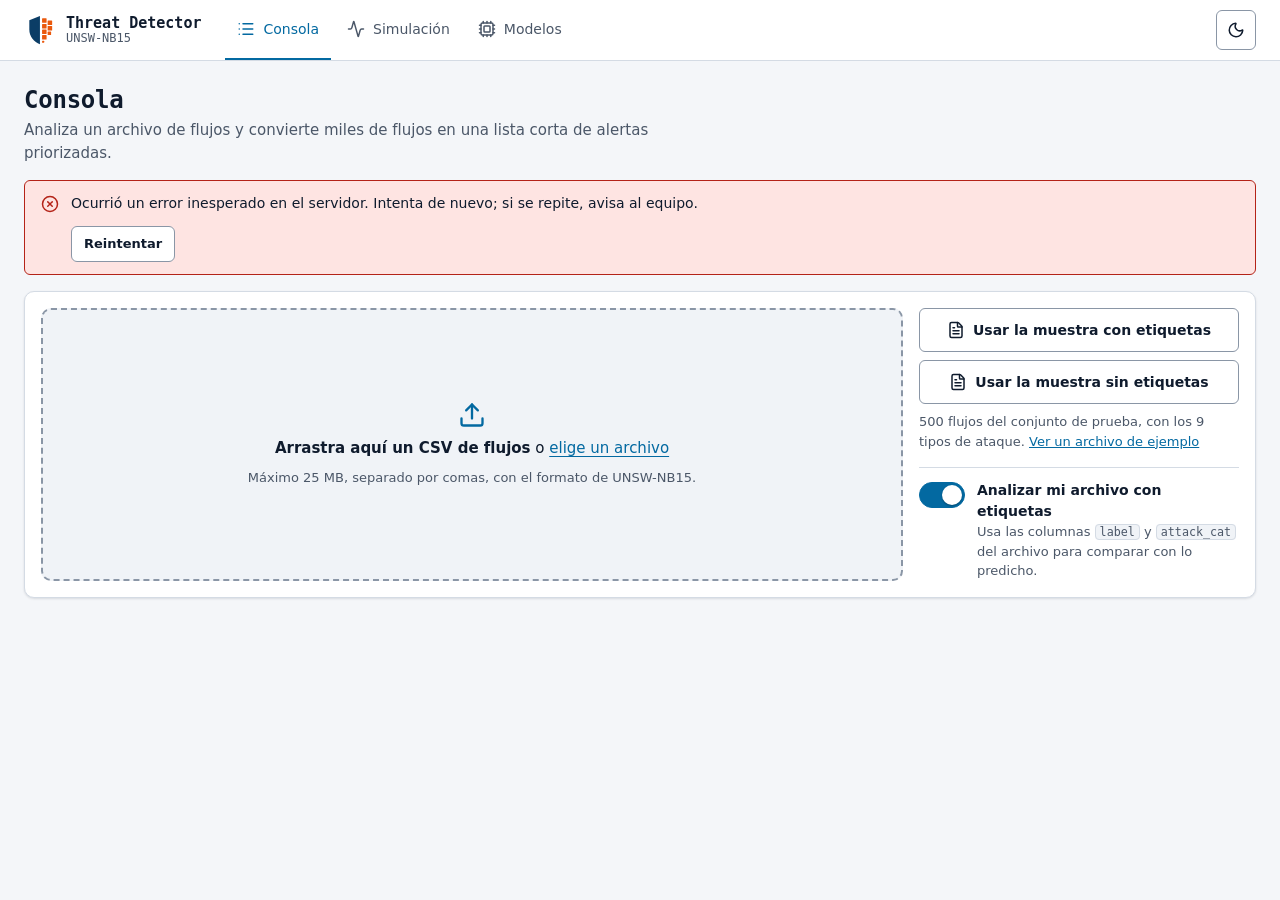
==== src/threat_detector/app/static/index.html @ 559364f0 "Add frontend base and console screen - Add styles.css with palette A (light and dark), shared compon" ====
<!doctype html>
<html lang="es" data-theme="light">
<head>
  <meta charset="utf-8">
  <meta name="viewport" content="width=device-width, initial-scale=1">
  <title>Consola · Threat Detector</title>
  <script>
    // Aplica el modo claro u oscuro antes de pintar, para que no parpadee: el guardado o, si no
    // hay, el del sistema.
    (function () {
      var theme = null;
      try { theme = localStorage.getItem('ntd-theme'); } catch (e) {}
      if (theme !== 'light' && theme !== 'dark') {
        theme = window.matchMedia('(prefers-color-scheme: dark)').matches ? 'dark' : 'light';
      }
      document.documentElement.setAttribute('data-theme', theme);
    })();
  </script>
  <link rel="icon" href="assets/favicon.svg" type="image/svg+xml">
  <link rel="stylesheet" href="styles.css">
  <script type="module" src="js/analysis.js"></script>
</head>
<body>
  <a class="skip-link" href="#main">Saltar al contenido</a>

  <header class="topbar">
    <div class="topbar-inner">
      <a class="brand" href="index.html" aria-label="Threat Detector, ir a la consola">
        <svg class="brand-mark" viewBox="0 0 256 256" aria-hidden="true" focusable="false">
          <path class="lg-ink" d="M120 23.1 L40 54 V122 C40 178 76 218 120 234.8 Z"/>
          <rect class="lg-signal" x="136" y="40" width="34" height="34" rx="4"/>
          <rect class="lg-signal" x="178" y="56" width="34" height="34" rx="4"/>
          <rect class="lg-signal" x="136" y="82" width="34" height="34" rx="4"/>
          <rect class="lg-signal" x="178" y="98" width="34" height="34" rx="4"/>
          <rect class="lg-signal" x="136" y="124" width="34" height="34" rx="4"/>
          <rect class="lg-signal" x="178" y="140" width="26" height="26" rx="4"/>
          <rect class="lg-signal" x="136" y="166" width="34" height="34" rx="4"/>
          <rect class="lg-signal" x="136" y="208" width="16" height="16" rx="4"/>
        </svg>
        <span class="brand-text">Threat Detector <small>UNSW-NB15</small></span>
      </a>
      <nav class="mainnav" aria-label="Principal">
        <a href="index.html" aria-current="page"><svg class="icon" aria-hidden="true" focusable="false"><use href="assets/icons.svg#icon-list"/></svg>Consola</a>
        <a href="simulation.html"><svg class="icon" aria-hidden="true" focusable="false"><use href="assets/icons.svg#icon-activity"/></svg>Simulación</a>
        <a href="compare.html"><svg class="icon" aria-hidden="true" focusable="false"><use href="assets/icons.svg#icon-cpu"/></svg>Modelos</a>
      </nav>
      <div class="topbar-right">
        <a class="model-pill" id="modelPill" href="compare.html" title="Cambiar de modelo" hidden></a>
        <button type="button" class="icon-btn" id="themeToggle" aria-label="Cambiar a modo oscuro"></button>
      </div>
    </div>
  </header>

  <main id="main" tabindex="-1">
    <div class="page-head">
      <div>
        <h1>Consola</h1>
        <p class="lede">Analiza un archivo de flujos y convierte miles de flujos en una lista corta de alertas priorizadas.</p>
      </div>
    </div>
    <div id="pageStatus"></div>
    <div id="screen" class="stack">
      <section class="card upload-card" aria-labelledby="h-upload">
        <h2 class="sr-only" id="h-upload">Analizar flujos</h2>
        <div class="dropzone" id="dropzone" tabindex="0" role="button" aria-describedby="dzHelp">
          <svg class="icon" aria-hidden="true" focusable="false"><use href="assets/icons.svg#icon-upload"/></svg>
          <p class="dz-title"><strong>Arrastra aquí un CSV de flujos</strong> o <span class="link-like">elige un archivo</span></p>
          <p class="help" id="dzHelp">Máximo 25 MB, separado por comas, con el formato de UNSW-NB15.</p>
          <input type="file" id="fileInput" accept=".csv,text/csv" class="sr-only" tabindex="-1">
        </div>
        <div class="upload-side">
          <button type="button" class="btn btn-secondary btn-block" id="sampleLabeled">
            <svg class="icon" aria-hidden="true" focusable="false"><use href="assets/icons.svg#icon-file-text"/></svg>Usar la muestra con etiquetas
          </button>
          <button type="button" class="btn btn-secondary btn-block" id="sampleUnlabeled">
            <svg class="icon" aria-hidden="true" focusable="false"><use href="assets/icons.svg#icon-file-text"/></svg>Usar la muestra sin etiquetas
          </button>
          <p class="help">500 flujos del conjunto de prueba, con los 9 tipos de ataque. <a href="sample_flows.csv" download>Ver un archivo de ejemplo</a></p>
          <div class="switch-row">
            <button type="button" role="switch" aria-checked="true" class="switch" id="labelsSwitch" aria-labelledby="labelsLabel" aria-describedby="labelsHelp"><span class="switch-thumb"></span></button>
            <div>
              <span class="switch-label" id="labelsLabel">Analizar mi archivo con etiquetas</span>
              <p class="help" id="labelsHelp">Usa las columnas <code>label</code> y <code>attack_cat</code> del archivo para comparar con lo predicho.</p>
            </div>
          </div>
        </div>
        <div class="upload-status" id="uploadStatus"></div>
      </section>

      <section class="stack" id="results" aria-labelledby="h-summary" hidden>
        <div class="analysis-bar" id="analysisBar"></div>
        <div id="mockSlot"></div>
        <h2 class="section-title" id="h-summary">Resumen del análisis</h2>
        <div class="kpis" id="kpis"></div>
        <p class="sample-note" id="sampleNote" hidden>
          <svg class="icon icon-sm" aria-hidden="true" focusable="false"><use href="assets/icons.svg#icon-info"/></svg>
          <span>Muestra de demostración con todos los tipos de ataque: sus resultados no representan el tráfico real. Las métricas oficiales de cada modelo están en la pantalla Modelos.</span>
        </p>
        <div class="card">
          <div class="card-head">
            <h2 id="h-queue">Cola de alertas</h2>
            <p class="muted" id="queueCount" aria-live="polite"></p>
          </div>
          <div class="toolbar">
            <div class="chips" role="radiogroup" aria-label="Qué flujos mostrar" id="filters"></div>
            <label class="select-field"><span>Ordenar por</span>
              <select id="sortSelect">
                <option value="probability">Probabilidad (mayor primero)</option>
                <option value="file">Orden del archivo</option>
              </select>
            </label>
          </div>
          <div class="table-wrap" id="queueWrap" tabindex="0" role="region" aria-labelledby="h-queue">
            <table class="data-table" id="queueTable"></table>
          </div>
          <div id="queueEmpty" hidden></div>
          <div class="pagination" id="pagination">
            <span>25 flujos por página</span>
            <div class="pager">
              <button type="button" class="btn btn-secondary btn-sm" id="prevPage">
                <svg class="icon" aria-hidden="true" focusable="false"><use href="assets/icons.svg#icon-chevron-left"/></svg>Anterior
              </button>
              <span class="page-info" id="pageInfo"></span>
              <button type="button" class="btn btn-secondary btn-sm" id="nextPage">
                Siguiente<svg class="icon" aria-hidden="true" focusable="false"><use href="assets/icons.svg#icon-chevron-right"/></svg>
              </button>
            </div>
          </div>
        </div>
      </section>
    </div>
  </main>
</body>
</html>
---- src/threat_detector/app/static/styles.css ----
/* =========================================================
   Network Traffic Threat Detector — estilos de las tres pantallas.
   Paleta A (prototipo de referencia) en claro y oscuro; documentación en docs/design/.
   El contraste de los colores de este archivo lo comprueba tests/test_app.py.
   ========================================================= */

/* ---------- 1. Variables globales ---------- */
:root {
  --font-sans: system-ui, -apple-system, 'Segoe UI', Roboto, Ubuntu, 'Helvetica Neue', Arial, sans-serif;
  --font-mono: ui-monospace, 'Cascadia Mono', 'Ubuntu Mono', Menlo, Consolas, monospace;

  --space-1: 4px;
  --space-2: 8px;
  --space-3: 12px;
  --space-4: 16px;
  --space-5: 24px;
  --space-6: 32px;

  --radius-sm: 4px;
  --radius: 6px;
  --radius-lg: 10px;

  --dur-fast: 150ms;
  --dur: 220ms;
  --ease-out: cubic-bezier(.2, .7, .2, 1);

  --topbar-h: 60px;
  --drawer-w: 460px;
}

/* ---------- 2. Colores: tema claro (también el que se usa si no hay data-theme) ---------- */
:root, [data-theme="light"] {
  color-scheme: light;
  --bg: #F4F6F9;
  --surface: #FFFFFF;
  --surface-2: #F0F3F7;
  --surface-3: #E5EAF0;
  --border: #D4DBE4;
  --border-strong: #8A96A6;
  --text: #0F1B2D;
  --text-muted: #4B5768;
  --primary: #0369A1;
  --primary-hover: #075985;
  --on-primary: #FFFFFF;
  --primary-soft: #E1F0FA;
  --focus: #0369A1;

  --sev-critical: #B42318;  --sev-critical-bg: #FEE4E2;
  --sev-high:     #B93815;  --sev-high-bg:     #FFEAD5;
  --sev-medium:   #855400;  --sev-medium-bg:   #FEF3C7;
  --sev-low:      #1D4ED8;  --sev-low-bg:      #E0E9FF;
  --sev-normal:   #475467;  --sev-normal-bg:   #EDF0F4;

  --push-attack: #C4320A;
  --push-normal: #0F766E;
  --ok: #067647;
  --bad: #B42318;

  --warn-bg: #FFF6E0;
  --warn-border: #E9B949;
  --warn-text: #6E4400;
  --info-bg: #E1F0FA;
  --info-border: #7DB9DD;

  /* Mapa de calor de la matriz 9×9: color (r, g, b) e intensidad máxima de una celda, para que
     su número, en el color de texto, mantenga al menos 4,5:1. */
  --heat: 3, 105, 161;
  --heat-max: 0.75;

  --logo-ink: #0B3D66;
  --logo-signal: #EA580C;
  --shadow: 0 1px 2px rgba(16, 24, 40, .05), 0 1px 3px rgba(16, 24, 40, .07);
  --shadow-lg: -8px 0 32px rgba(16, 24, 40, .16);
}

/* ---------- 3. Colores: tema oscuro ---------- */
[data-theme="dark"] {
  color-scheme: dark;
  --bg: #0A111E;
  --surface: #101A2B;
  --surface-2: #16223A;
  --surface-3: #1E2C48;
  --border: #25344F;
  --border-strong: #5B6E8F;
  --text: #E6EDF6;
  --text-muted: #9EACC1;
  --primary: #4FB8F0;
  --primary-hover: #7CCBF5;
  --on-primary: #06121F;
  --primary-soft: rgba(79, 184, 240, .14);
  --focus: #7CCBF5;

  --sev-critical: #FF9289;  --sev-critical-bg: rgba(240, 68, 56, .18);
  --sev-high:     #FDB67E;  --sev-high-bg:     rgba(247, 144, 9, .16);
  --sev-medium:   #F2D36B;  --sev-medium-bg:   rgba(234, 179, 8, .14);
  --sev-low:      #A3C2FF;  --sev-low-bg:      rgba(59, 130, 246, .18);
  --sev-normal:   #A6B3C5;  --sev-normal-bg:   rgba(148, 163, 184, .12);

  --push-attack: #FF936E;
  --push-normal: #4FD1C5;
  --ok: #5BD69A;
  --bad: #FF9289;

  --warn-bg: rgba(245, 180, 40, .10);
  --warn-border: rgba(245, 180, 40, .45);
  --warn-text: #F5D27A;
  --info-bg: rgba(79, 184, 240, .10);
  --info-border: rgba(79, 184, 240, .40);

  --heat: 79, 184, 240;
  --heat-max: 0.55;

  /* Logo en modo oscuro: la mitad azul pasa a un tono claro (14,78:1 sobre la cabecera); el
     naranja es el del diseño aprobado (4,90:1). */
  --logo-ink: #E6EDF6;
  --logo-signal: #EA580C;
  --shadow: 0 1px 2px rgba(0, 0, 0, .35);
  --shadow-lg: -8px 0 40px rgba(0, 0, 0, .55);
}

/* ---------- 4. Base ---------- */
*, *::before, *::after { box-sizing: border-box; }
html { -webkit-text-size-adjust: 100%; }
body {
  margin: 0;
  background: var(--bg);
  color: var(--text);
  font-family: var(--font-sans);
  font-size: 14px;
  line-height: 1.5;
  -webkit-font-smoothing: antialiased;
}
h1, h2, h3 { margin: 0; line-height: 1.25; }
h1 { font-family: var(--font-mono); font-size: 24px; font-weight: 600; letter-spacing: -.01em; }
h2 { font-size: 16px; font-weight: 600; }
h3 { font-size: 14px; font-weight: 600; }
p { margin: 0; }
code, .mono { font-family: var(--font-mono); font-variant-numeric: tabular-nums; }
code { font-size: .9em; background: var(--surface-2); border: 1px solid var(--border); border-radius: var(--radius-sm); padding: 0 4px; }
a { color: var(--primary); }
button { font: inherit; color: inherit; }
[hidden] { display: none !important; }

.sr-only {
  position: absolute !important; width: 1px; height: 1px; padding: 0; margin: -1px;
  overflow: hidden; clip: rect(0 0 0 0); white-space: nowrap; border: 0;
}
.muted { color: var(--text-muted); }
.help { color: var(--text-muted); font-size: 13px; }

/* El foco del teclado siempre se ve; el color tiene al menos 3:1 sobre el fondo y las tarjetas. */
:focus-visible { outline: 2px solid var(--focus); outline-offset: 2px; border-radius: var(--radius-sm); }

.skip-link {
  position: absolute; left: var(--space-4); top: -100px; z-index: 100;
  background: var(--primary); color: var(--on-primary); padding: var(--space-2) var(--space-4);
  border-radius: var(--radius); text-decoration: none; font-weight: 600;
}
.skip-link:focus { top: var(--space-2); }

/* Íconos de Lucide (copiados en assets/): toman el color del texto que acompañan. */
.icon { width: 18px; height: 18px; flex: none; fill: none; stroke: currentColor; stroke-width: 2; stroke-linecap: round; stroke-linejoin: round; }
.icon-sm { width: 15px; height: 15px; }

/* ---------- 5. Cabecera ---------- */
.topbar { position: sticky; top: 0; z-index: 30; background: var(--surface); border-bottom: 1px solid var(--border); }
.topbar-inner {
  max-width: 1440px; margin: 0 auto; height: var(--topbar-h);
  padding: 0 var(--space-5);
  display: flex; align-items: center; gap: var(--space-5);
}
.brand { display: flex; align-items: center; gap: var(--space-2); color: var(--text); text-decoration: none; flex: none; }
.brand-mark { width: 34px; height: 34px; flex: none; }
.brand-mark .lg-ink { fill: var(--logo-ink); }
.brand-mark .lg-signal { fill: var(--logo-signal); }
.brand-text { font-family: var(--font-mono); font-weight: 600; font-size: 15px; line-height: 1.1; display: flex; flex-direction: column; }
.brand-text small { font-weight: 400; font-size: 12px; color: var(--text-muted); }

.mainnav { display: flex; gap: var(--space-1); height: 100%; }
.mainnav a {
  display: flex; align-items: center; gap: var(--space-2);
  padding: 0 var(--space-3); height: 100%;
  color: var(--text-muted); text-decoration: none; font-weight: 500; font-size: 14px;
  border-bottom: 2px solid transparent; margin-bottom: -1px;
  transition: color var(--dur-fast) var(--ease-out), border-color var(--dur-fast) var(--ease-out);
}
.mainnav a:hover { color: var(--text); }
.mainnav a[aria-current="page"] { color: var(--primary); border-bottom-color: var(--primary); }

.topbar-right { margin-left: auto; display: flex; align-items: center; gap: var(--space-2); min-width: 0; }
.model-pill {
  display: flex; align-items: center; gap: var(--space-2);
  min-height: 36px; padding: 0 var(--space-3);
  border: 1px solid var(--border); border-radius: 999px;
  background: var(--surface-2); color: var(--text); text-decoration: none; font-size: 13px;
  white-space: nowrap; min-width: 0;
  transition: border-color var(--dur-fast) var(--ease-out);
}
.model-pill:hover { border-color: var(--border-strong); }
.model-pill .pill-k { color: var(--text-muted); }
.model-pill .pill-v { font-weight: 600; overflow: hidden; text-overflow: ellipsis; }

.tag {
  display: inline-flex; align-items: center; gap: 4px; padding: 1px 8px; border-radius: 999px;
  border: 1px solid var(--border); background: var(--surface-2); color: var(--text);
  font-size: 12px; font-weight: 500; white-space: nowrap;
}
/* Modelo simulado: usa los colores de aviso. */
.tag-mock { background: var(--warn-bg); border-color: var(--warn-border); color: var(--warn-text); }
/* Nombre de un modelo con su etiqueta "Simulado", si la tiene. */
.model-name { display: inline-flex; align-items: center; gap: var(--space-2); flex-wrap: wrap; }

.icon-btn {
  display: inline-grid; place-items: center; width: 40px; height: 40px; flex: none;
  border: 1px solid var(--border-strong); border-radius: var(--radius); background: var(--surface);
  color: var(--text); cursor: pointer;
  transition: background var(--dur-fast) var(--ease-out);
}
.icon-btn:hover { background: var(--surface-2); }

/* ---------- 6. Estructura de la página ---------- */
main { max-width: 1440px; margin: 0 auto; padding: var(--space-5); outline: none; display: flex; flex-direction: column; gap: var(--space-4); }
.page-head { display: flex; align-items: flex-end; justify-content: space-between; gap: var(--space-4); flex-wrap: wrap; }
.lede { color: var(--text-muted); font-size: 15px; margin-top: var(--space-1); max-width: 75ch; }
.section-title { font-size: 12px; font-weight: 600; text-transform: uppercase; letter-spacing: .06em; color: var(--text-muted); margin-top: var(--space-2); }
.stack { display: flex; flex-direction: column; gap: var(--space-3); }
/* Etiqueta de la simulación: aclara que reproduce un análisis y no es tráfico en vivo. */
.replay-tag {
  display: inline-flex; align-items: center; gap: 6px; padding: 4px 10px; border-radius: 999px;
  border: 1px solid var(--border); background: var(--surface); color: var(--text-muted); font-size: 12px;
}

.card {
  background: var(--surface); border: 1px solid var(--border); border-radius: var(--radius-lg);
  box-shadow: var(--shadow); padding: var(--space-4);
}
.card-head { display: flex; align-items: baseline; justify-content: space-between; gap: var(--space-3); flex-wrap: wrap; margin-bottom: var(--space-3); }

/* ---------- 7. Botones ---------- */
.btn {
  display: inline-flex; align-items: center; justify-content: center; gap: var(--space-2);
  min-height: 44px; padding: 0 var(--space-4);
  border-radius: var(--radius); border: 1px solid transparent;
  font-weight: 600; font-size: 14px; cursor: pointer; text-decoration: none;
  transition: background var(--dur-fast) var(--ease-out), border-color var(--dur-fast) var(--ease-out);
}
.btn:disabled { opacity: .5; cursor: not-allowed; }
.btn-primary { background: var(--primary); color: var(--on-primary); }
.btn-primary:hover:not(:disabled) { background: var(--primary-hover); }
.btn-secondary { background: var(--surface); border-color: var(--border-strong); color: var(--text); }
.btn-secondary:hover:not(:disabled) { background: var(--surface-2); }
.btn-sm { min-height: 36px; padding: 0 var(--space-3); font-size: 13px; }
.btn-block { width: 100%; }
.btn-row { display: flex; gap: var(--space-2); flex-wrap: wrap; align-items: center; }
.link-btn {
  display: inline-flex; align-items: center; gap: var(--space-2); min-height: 36px;
  background: none; border: 0; padding: 0; color: var(--primary); font-weight: 500; font-size: 13px;
  cursor: pointer; text-decoration: underline; text-underline-offset: 3px;
}

/* ---------- 8. Selector ---------- */
select {
  min-height: 36px; padding: 0 32px 0 var(--space-3); border-radius: var(--radius);
  border: 1px solid var(--border-strong); background-color: var(--surface); color: var(--text);
  font: inherit; font-size: 13px; cursor: pointer; appearance: none;
  background-image: linear-gradient(45deg, transparent 50%, currentColor 50%), linear-gradient(135deg, currentColor 50%, transparent 50%);
  background-position: calc(100% - 17px) 55%, calc(100% - 12px) 55%; background-size: 5px 5px; background-repeat: no-repeat;
}
.select-field { display: inline-flex; align-items: center; gap: var(--space-2); font-size: 13px; color: var(--text-muted); }

/* ---------- 9. Avisos ---------- */
.notice {
  display: flex; gap: var(--space-3); align-items: flex-start;
  padding: var(--space-3) var(--space-4); border-radius: var(--radius);
  border: 1px solid var(--border); background: var(--surface-2);
}
.notice > .icon { margin-top: 2px; }
.notice-info { background: var(--info-bg); border-color: var(--info-border); }
/* Aviso y modelo simulado. */
.notice-warn { background: var(--warn-bg); border-color: var(--warn-border); }
.notice-warn > .icon, .notice-warn strong { color: var(--warn-text); }
/* Error: los colores de la severidad crítica. */
.notice-error { background: var(--sev-critical-bg); border-color: var(--sev-critical); }
.notice-error > .icon { color: var(--sev-critical); }
.notice-ok { background: var(--surface-2); border-color: var(--ok); }
.notice-ok > .icon { color: var(--ok); }

/* ---------- 10. Estados: cargando y vacío ---------- */
.loader { display: flex; flex-direction: column; gap: var(--space-2); width: 100%; }
.loader-bar { height: 4px; border-radius: 2px; background: var(--surface-3); overflow: hidden; position: relative; }
.loader-bar span { position: absolute; inset: 0 auto 0 0; width: 35%; background: var(--primary); border-radius: 2px; animation: indeterminate 1.1s var(--ease-out) infinite; }
@keyframes indeterminate { from { transform: translateX(-100%); } to { transform: translateX(300%); } }
.skeleton { height: 14px; border-radius: var(--radius-sm); background: var(--surface-3); }
.empty { padding: var(--space-6) var(--space-4); text-align: center; color: var(--text-muted); display: flex; flex-direction: column; align-items: center; gap: var(--space-3); }

/* ---------- 11. Indicadores ---------- */
.kpis { display: grid; grid-template-columns: repeat(auto-fit, minmax(150px, 1fr)); gap: var(--space-3); }
.kpi {
  background: var(--surface); border: 1px solid var(--border); border-radius: var(--radius-lg);
  padding: var(--space-3) var(--space-4); display: flex; flex-direction: column; gap: 2px; min-width: 0;
}
.kpi-label { display: flex; align-items: center; gap: 6px; font-size: 13px; color: var(--text-muted); font-weight: 500; }
.kpi-value { font-family: var(--font-mono); font-size: 26px; font-weight: 600; line-height: 1.2; font-variant-numeric: tabular-nums; }
/* Dato que falta ("—"), por ejemplo la detección sin etiquetas. */
.kpi-value.is-na { color: var(--text-muted); }
.kpi-sub { font-size: 12px; color: var(--text-muted); }
.kpi.sev { border-left: 4px solid var(--c); }
.kpi.sev .kpi-label .icon { color: var(--c); }
.kpi-labeled { background: var(--surface-2); }

/* ---------- 12. Severidad: color, ícono y texto ---------- */
/* Cada clase .sev-* da su color (--c) y su fondo (--b) a cualquier componente. */
.sev-critical { --c: var(--sev-critical); --b: var(--sev-critical-bg); }
.sev-high     { --c: var(--sev-high);     --b: var(--sev-high-bg); }
.sev-medium   { --c: var(--sev-medium);   --b: var(--sev-medium-bg); }
.sev-low      { --c: var(--sev-low);      --b: var(--sev-low-bg); }
.sev-normal   { --c: var(--sev-normal);   --b: var(--sev-normal-bg); }
.sev-badge {
  display: inline-flex; align-items: center; gap: 5px; white-space: nowrap;
  padding: 2px 8px 2px 6px; border-radius: var(--radius-sm);
  font-size: 13px; font-weight: 600; line-height: 1.4;
  color: var(--c); background: var(--b); border: 1px solid color-mix(in srgb, var(--c) 35%, transparent);
}
.sev-badge .icon { width: 14px; height: 14px; }

/* ---------- 13. Filtros y grupos de opciones ---------- */
.toolbar { display: flex; flex-wrap: wrap; align-items: center; gap: var(--space-3); margin-bottom: var(--space-3); }
.toolbar .select-field { margin-left: auto; }
.chips { display: flex; flex-wrap: wrap; gap: var(--space-2); }
/* Chips de selección única (role="radio"): el marcado toma el color de su severidad o el principal. */
.chip {
  display: inline-flex; align-items: center; gap: 5px; min-height: 36px; padding: 0 10px 0 8px;
  border-radius: 999px; border: 1px solid var(--border-strong); background: var(--surface);
  font-size: 13px; font-weight: 500; cursor: pointer; color: var(--text-muted);
  transition: background var(--dur-fast) var(--ease-out), border-color var(--dur-fast) var(--ease-out), color var(--dur-fast) var(--ease-out);
}
.chip:hover { color: var(--text); }
.chip .icon { width: 15px; height: 15px; }
.chip .chip-n { font-family: var(--font-mono); font-size: 12px; }
.chip[aria-checked="true"] { color: var(--on-primary); background: var(--primary); border-color: var(--primary); font-weight: 600; }
.chip[class*="sev-"][aria-checked="true"] { color: var(--c); background: var(--b); border-color: var(--c); }
.chip:disabled { opacity: .45; cursor: not-allowed; }

/* Grupo segmentado (por ejemplo, las velocidades 1×, 2× y 4×). */
.segmented { display: inline-flex; border: 1px solid var(--border-strong); border-radius: var(--radius); overflow: hidden; background: var(--surface); flex: none; }
.segmented button {
  min-height: 36px; padding: 0 var(--space-3); border: 0; background: none; cursor: pointer;
  font-size: 13px; font-weight: 500; color: var(--text-muted);
  transition: background var(--dur-fast) var(--ease-out), color var(--dur-fast) var(--ease-out);
}
.segmented button + button { border-left: 1px solid var(--border-strong); }
.segmented button:hover { background: var(--surface-2); color: var(--text); }
.segmented button[aria-checked="true"] { background: var(--primary); color: var(--on-primary); }
.segmented button:focus-visible { outline-offset: -3px; }

/* ---------- 14. Tablas ---------- */
.table-wrap { overflow-x: auto; border: 1px solid var(--border); border-radius: var(--radius); }
.data-table { width: 100%; border-collapse: collapse; font-size: 13px; }
.data-table th, .data-table td { padding: 7px var(--space-3); text-align: left; white-space: nowrap; border-bottom: 1px solid var(--border); }
.data-table thead th {
  position: sticky; top: 0; z-index: 1;
  background: var(--surface-2); color: var(--text-muted); font-weight: 600; font-size: 12px;
}
.data-table th.num, .data-table td.num { text-align: right; }
.data-table tbody tr { cursor: pointer; transition: background var(--dur-fast) var(--ease-out); }
.data-table tbody tr:hover { background: var(--surface-2); }
.data-table tbody tr.is-selected { background: var(--primary-soft); box-shadow: inset 3px 0 0 var(--primary); }
.data-table tbody tr:focus-visible { outline: 2px solid var(--focus); outline-offset: -2px; }
.data-table tbody tr:last-child td { border-bottom: 0; }
.data-table td.id, .data-table td.cat { font-family: var(--font-mono); }
.data-table td.id { color: var(--text-muted); }
/* Columnas con lo real (modo con etiquetas): zona sombreada. */
.data-table .col-labeled { background: var(--surface-2); }
.data-table thead .col-labeled { background: var(--surface-3); }
.cell-empty { color: var(--text-muted); }

.prob { display: inline-flex; align-items: center; gap: var(--space-2); justify-content: flex-end; }
.prob-num { font-family: var(--font-mono); font-variant-numeric: tabular-nums; min-width: 6ch; text-align: right; }
.prob-bar { width: 52px; height: 6px; border-radius: 3px; background: var(--surface-3); overflow: hidden; position: relative; }
.prob-bar span { position: absolute; inset: 0 auto 0 0; background: var(--c, var(--primary)); border-radius: 3px; }

.result { display: inline-flex; align-items: center; flex-wrap: wrap; gap: 0 4px; font-weight: 500; }
.result .icon { width: 14px; height: 14px; }
/* En la tabla, el resultado va en una sola línea (en el panel puede bajar de línea). */
.data-table .result { flex-wrap: nowrap; }
.result.ok { color: var(--ok); }
.result.bad { color: var(--bad); }
.result .extra { color: var(--text-muted); font-weight: 400; }

/* Nombre de una variable en español; el nombre técnico aparece al pasar el cursor o con el foco. */
.feat { position: relative; border-bottom: 1px dotted var(--text-muted); cursor: help; }
.feat::after {
  content: attr(data-tech);
  position: absolute; left: 0; bottom: calc(100% + 6px); z-index: 5;
  padding: 3px 7px; border-radius: var(--radius-sm);
  background: var(--text); color: var(--bg);
  font-family: var(--font-mono); font-size: 12px; font-weight: 500; white-space: nowrap;
  opacity: 0; transform: translateY(2px); pointer-events: none;
  transition: opacity var(--dur-fast) var(--ease-out), transform var(--dur-fast) var(--ease-out);
}
.feat:hover::after, .feat:focus-visible::after { opacity: 1; transform: none; }
.data-table thead .feat::after { bottom: auto; top: calc(100% + 6px); }

.pagination {
  display: flex; align-items: center; justify-content: space-between; gap: var(--space-3); flex-wrap: wrap;
  margin-top: var(--space-3); font-size: 13px; color: var(--text-muted);
}
.pager { display: flex; align-items: center; gap: var(--space-2); }
.page-info { font-family: var(--font-mono); color: var(--text); padding: 0 var(--space-2); white-space: nowrap; }

/* ---------- 15. Panel lateral del flujo (consola y simulación) ---------- */
.drawer {
  position: fixed; top: var(--topbar-h); right: 0; bottom: 0; z-index: 40;
  width: var(--drawer-w); max-width: 100%;
  background: var(--surface); border-left: 1px solid var(--border); box-shadow: var(--shadow-lg);
  display: flex; flex-direction: column;
  animation: drawer-in var(--dur) var(--ease-out);
}
@keyframes drawer-in { from { transform: translateX(24px); opacity: 0; } to { transform: none; opacity: 1; } }
.drawer-head { display: flex; align-items: center; justify-content: space-between; gap: var(--space-3); padding: var(--space-3) var(--space-4); border-bottom: 1px solid var(--border); }
.drawer-head h2 { font-family: var(--font-mono); font-size: 17px; }
.drawer-body { overflow-y: auto; padding: var(--space-4); display: flex; flex-direction: column; gap: var(--space-5); }
.backdrop { position: fixed; inset: 0; z-index: 35; background: rgba(5, 10, 20, .5); display: none; }

.drawer-summary {
  display: flex; align-items: center; justify-content: space-between; gap: var(--space-3);
  padding: var(--space-3) var(--space-4); border-radius: var(--radius);
  background: var(--b); border: 1px solid color-mix(in srgb, var(--c) 35%, transparent);
}
.drawer-summary .big { font-family: var(--font-mono); font-size: 28px; font-weight: 600; color: var(--c); line-height: 1; }
.drawer-summary .lbl { font-size: 12px; color: var(--text-muted); }
.drawer-summary .side { display: flex; flex-direction: column; align-items: flex-end; gap: 6px; font-size: 12px; color: var(--text-muted); }
.kv { display: grid; grid-template-columns: max-content 1fr; gap: 6px var(--space-4); margin: 0; }
.kv dt { color: var(--text-muted); }
.kv dd { margin: 0; font-weight: 500; }
.kv-sep { grid-column: 1 / -1; border-top: 1px dashed var(--border); margin: 4px 0; }

/* Explicación: barras centradas en cero, hacia «normal» a la izquierda y hacia «ataque» a la derecha. */
.expl-legend { display: flex; justify-content: space-between; font-size: 12px; margin-bottom: var(--space-3); }
.expl-legend span { display: inline-flex; align-items: center; gap: 4px; font-weight: 500; }
.expl-legend .to-normal { color: var(--push-normal); }
.expl-legend .to-attack { color: var(--push-attack); }
.expl-list { list-style: none; margin: 0; padding: 0; display: flex; flex-direction: column; gap: 10px; }
.expl-item { display: grid; grid-template-columns: 1fr 64px; gap: 4px var(--space-3); align-items: center; }
.expl-name { font-size: 13px; display: flex; justify-content: space-between; gap: var(--space-2); min-width: 0; }
.expl-name .val { font-family: var(--font-mono); color: var(--text-muted); white-space: nowrap; }
.expl-bar { grid-column: 1; position: relative; height: 10px; background: var(--surface-2); border-radius: 2px; }
.expl-bar::before { content: ""; position: absolute; left: 50%; top: -3px; bottom: -3px; width: 1px; background: var(--border-strong); }
.expl-bar span { position: absolute; top: 0; bottom: 0; border-radius: 2px; }
.expl-bar .pos { left: 50%; background: var(--push-attack); }
.expl-bar .neg { right: 50%; background: var(--push-normal); }
.expl-c { grid-column: 2; grid-row: 1 / span 2; text-align: right; font-family: var(--font-mono); font-size: 13px; font-weight: 600; }
.expl-c.pos { color: var(--push-attack); }
.expl-c.neg { color: var(--push-normal); }

/* ---------- 16. Aviso breve (por ejemplo, "Enlace copiado") ---------- */
.toast {
  position: fixed; left: 50%; bottom: var(--space-5); transform: translateX(-50%); z-index: 60;
  max-width: min(560px, calc(100% - 32px));
  background: var(--text); color: var(--bg); padding: 10px 16px; border-radius: var(--radius);
  box-shadow: 0 8px 24px rgba(0, 0, 0, .25);
}

/* ---------- Consola: carga del archivo ---------- */
.upload-card { display: grid; grid-template-columns: 1fr 320px; gap: var(--space-4); }
.dropzone {
  display: flex; flex-direction: column; align-items: center; justify-content: center; gap: var(--space-2);
  text-align: center; padding: var(--space-5); min-height: 160px;
  border: 2px dashed var(--border-strong); border-radius: var(--radius-lg);
  background: var(--surface-2); cursor: pointer;
  transition: border-color var(--dur-fast) var(--ease-out), background var(--dur-fast) var(--ease-out);
}
.dropzone:hover, .dropzone.is-over { border-color: var(--primary); background: var(--primary-soft); }
.dropzone[aria-disabled="true"] { opacity: .6; cursor: progress; }
.dropzone > .icon { width: 28px; height: 28px; color: var(--primary); }
.dz-title { font-size: 15px; }
.link-like { color: var(--primary); text-decoration: underline; text-underline-offset: 3px; }
.upload-side { display: flex; flex-direction: column; gap: var(--space-2); }
.upload-status { grid-column: 1 / -1; }
.upload-status:empty { display: none; }

/* Interruptor (role="switch"); su área táctil llega a 44 px. */
.switch-row { display: flex; gap: var(--space-3); align-items: flex-start; margin-top: var(--space-2); padding-top: var(--space-3); border-top: 1px solid var(--border); }
.switch {
  position: relative; flex: none; width: 46px; height: 26px; margin-top: 2px; padding: 0;
  border-radius: 999px; border: 1px solid var(--border-strong); background: var(--surface-3); cursor: pointer;
  transition: background var(--dur) var(--ease-out), border-color var(--dur) var(--ease-out);
}
.switch::before { content: ""; position: absolute; inset: -9px -1px; }
.switch-thumb {
  position: absolute; top: 2px; left: 2px; width: 20px; height: 20px; border-radius: 50%;
  background: var(--surface); box-shadow: 0 1px 2px rgba(0, 0, 0, .3);
  transition: transform var(--dur) var(--ease-out);
}
.switch[aria-checked="true"] { background: var(--primary); border-color: var(--primary); }
.switch[aria-checked="true"] .switch-thumb { transform: translateX(20px); background: var(--on-primary); }
.switch-label { font-weight: 600; }

/* ---------- Consola: análisis ---------- */
.analysis-bar { display: flex; align-items: center; gap: var(--space-2) var(--space-4); flex-wrap: wrap; font-size: 13px; color: var(--text-muted); }
.analysis-bar strong { color: var(--text); font-weight: 600; }
.analysis-bar .sep { width: 1px; height: 14px; background: var(--border-strong); }
.analysis-bar .bar-actions { margin-left: auto; display: flex; gap: var(--space-4); flex-wrap: wrap; }
.sample-note { display: flex; gap: var(--space-2); align-items: flex-start; font-size: 13px; color: var(--text-muted); }
.sample-note .icon { margin-top: 2px; }

/* ---------- 17. Adaptación a pantallas ---------- */
@media (max-width: 900px) {
  .upload-card { grid-template-columns: 1fr; }
  .analysis-bar .bar-actions { margin-left: 0; }
  .toolbar .select-field { margin-left: 0; }
  .model-pill .pill-k { display: none; }
}
@media (max-width: 760px) {
  :root { --topbar-h: 104px; }
  .topbar-inner { flex-wrap: wrap; height: auto; padding: var(--space-2) var(--space-4) 0; gap: var(--space-2) var(--space-3); }
  .mainnav { order: 3; width: 100%; height: 48px; overflow-x: auto; }
  .mainnav a { flex: 1; justify-content: center; }
  /* La píldora del modelo ocupa su fila, para que el nombre no quede cortado. */
  .topbar-right { width: 100%; }
  .model-pill { flex: 1; }
  main { padding: var(--space-4); }
  h1 { font-size: 21px; }
  .kpi-value { font-size: 22px; }
  /* Barra del análisis: un dato por línea, sin separadores. */
  .analysis-bar { flex-direction: column; align-items: flex-start; gap: var(--space-1); }
  .analysis-bar .sep { display: none; }
  /* Paginación y orden: caben en el ancho del celular. */
  .pager { width: 100%; justify-content: space-between; flex-wrap: wrap; }
  .pager .page-info { order: 3; width: 100%; text-align: center; }
  .select-field { flex-direction: column; align-items: stretch; width: 100%; }
  .select-field select { min-width: 0; width: 100%; }
  .drawer { width: 100%; top: 0; z-index: 50; }
  .backdrop:not([hidden]) { display: block; z-index: 45; }
  /* 16 px en el selector en celular: Safari en iPhone amplía la página al tocar un campo de
     formulario con letra de menos de 16 px. No es documentación oficial de Apple; lo describen:
     - Telerik, "Disable Auto Zoom for Input Controls on iPhone Safari Browser" (campos de entrada):
       https://www.telerik.com/products/aspnet-ajax/documentation/knowledge-base/common-disable-autozoom-input-safari-iphone
     - GitLab, merge request "Fix iOS input zoom on mobile devices" (campos de entrada):
       https://gitlab.com/gitlab-org/gitlab/-/merge_requests/220666
     - Nuxt UI, pull request #6040 "fix(components): prevent iOS auto-zoom on input fields with
       font-size below 16px", que aplica el mismo arreglo al select: https://github.com/nuxt/ui/issues/6040 */
  select { font-size: 16px; }
}
/* En pantallas táctiles, los controles pequeños llegan a 44 px de alto. */
@media (pointer: coarse) {
  .chip, .segmented button, select, .btn-sm, .link-btn { min-height: 44px; }
  .icon-btn { width: 44px; height: 44px; }
}

/* ---------- 18. Movimiento reducido ---------- */
@media (prefers-reduced-motion: reduce) {
  *, *::before, *::after { animation-duration: .001ms !important; animation-iteration-count: 1 !important; transition-duration: .001ms !important; }
  .loader-bar span { animation: none; width: 100%; opacity: .6; }
}
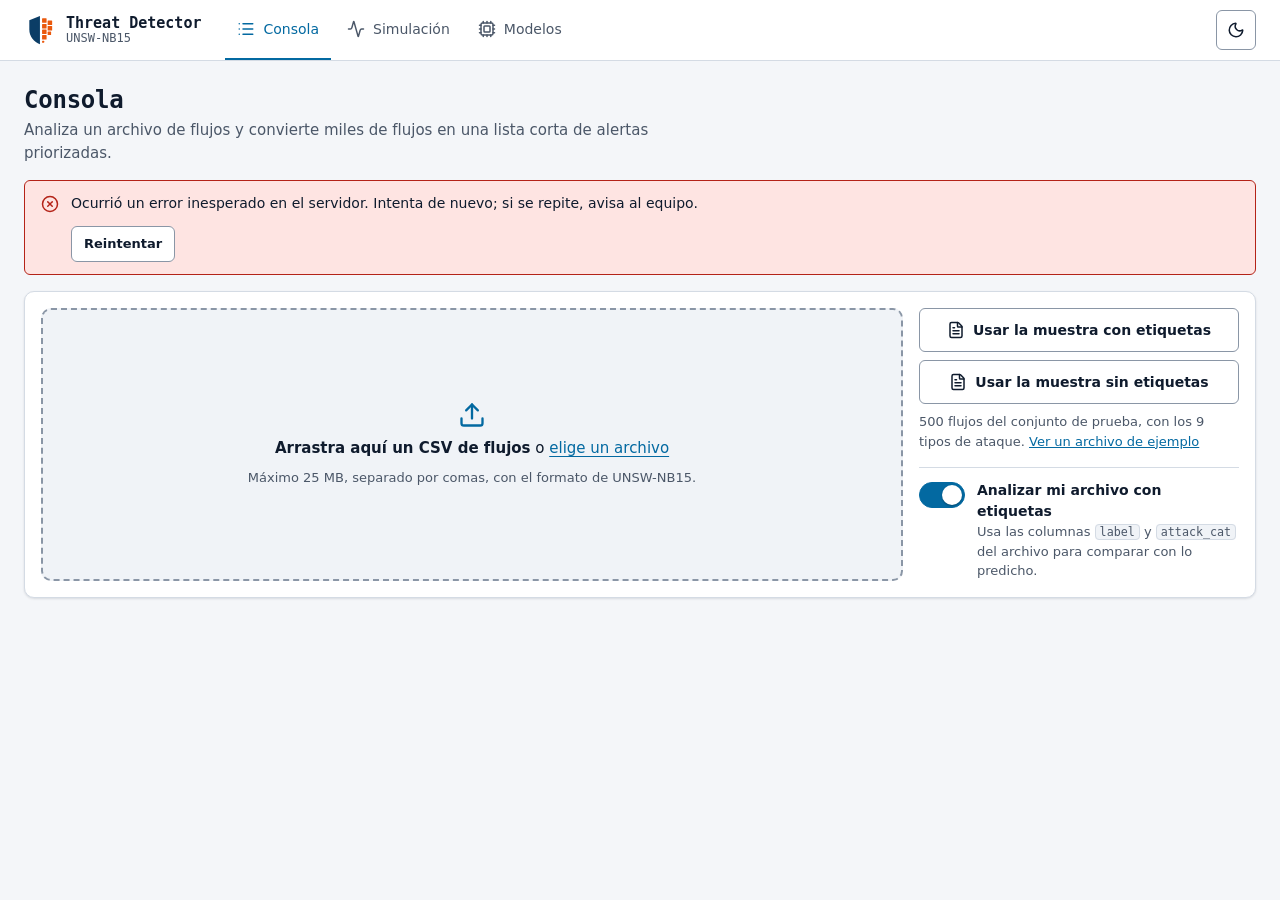
==== commit 98d22328: "Train final models and add explanations to the app - Run final training notebook with single test ev" ====
--- a/src/threat_detector/app/static/index.html
+++ b/src/threat_detector/app/static/index.html
@@ -90,6 +90,7 @@
       <section class="stack" id="results" aria-labelledby="h-summary" hidden>
         <div class="analysis-bar" id="analysisBar"></div>
         <div id="mockSlot"></div>
+        <div id="modelSlot"></div>
         <h2 class="section-title" id="h-summary">Resumen del análisis</h2>
         <div class="kpis" id="kpis"></div>
         <p class="sample-note" id="sampleNote" hidden>
--- a/src/threat_detector/app/static/styles.css
+++ b/src/threat_detector/app/static/styles.css
@@ -267,6 +267,8 @@
   background-position: calc(100% - 17px) 55%, calc(100% - 12px) 55%; background-size: 5px 5px; background-repeat: no-repeat;
 }
 .select-field { display: inline-flex; align-items: center; gap: var(--space-2); font-size: 13px; color: var(--text-muted); }
+.check { display: inline-flex; align-items: center; gap: var(--space-2); min-height: 36px; font-size: 13px; color: var(--text-muted); cursor: pointer; }
+.check input { width: 18px; height: 18px; accent-color: var(--primary); }
 
 /* ---------- 9. Avisos ---------- */
 .notice {
@@ -307,6 +309,19 @@
 .kpi.sev { border-left: 4px solid var(--c); }
 .kpi.sev .kpi-label .icon { color: var(--c); }
 .kpi-labeled { background: var(--surface-2); }
+/* Ayuda de un indicador (por ejemplo, sobre qué flujos se calcula una tasa): aparece al pasar el
+   mouse, con el foco del teclado o al tocarlo. Colores invertidos, con el contraste de --text sobre --bg. */
+.kpi.has-tip { position: relative; cursor: help; }
+.kpi.has-tip .kpi-label .icon-sm { color: var(--text-muted); }
+.kpi-tip {
+  position: absolute; top: calc(100% + 6px); z-index: 20; width: 240px; max-width: 80vw;
+  padding: 8px 10px; border-radius: var(--radius); box-shadow: var(--shadow-lg);
+  background: var(--text); color: var(--bg); font-size: 12px; line-height: 1.45;
+  opacity: 0; visibility: hidden; transition: opacity var(--dur-fast) var(--ease-out);
+}
+.kpi.tip-start .kpi-tip { left: 0; }
+.kpi.tip-end .kpi-tip { right: 0; }
+.kpi.has-tip:hover .kpi-tip, .kpi.has-tip:focus .kpi-tip, .kpi.has-tip:focus-within .kpi-tip { opacity: 1; visibility: visible; }
 
 /* ---------- 12. Severidad: color, ícono y texto ---------- */
 /* Cada clase .sev-* da su color (--c) y su fondo (--b) a cualquier componente. */
@@ -504,9 +519,171 @@
 .sample-note { display: flex; gap: var(--space-2); align-items: flex-start; font-size: 13px; color: var(--text-muted); }
 .sample-note .icon { margin-top: 2px; }
 
+/* ---------- Simulación: controles ---------- */
+.sim-controls { display: flex; align-items: center; flex-wrap: wrap; gap: var(--space-3) var(--space-5); }
+.sim-progress { flex: 1 1 240px; min-width: 200px; display: flex; flex-direction: column; gap: 6px; }
+.progress-label { display: flex; justify-content: space-between; font-size: 13px; color: var(--text-muted); }
+.progress-label .mono { color: var(--text); }
+.progress { height: 8px; border-radius: 4px; background: var(--surface-3); overflow: hidden; }
+.progress span { display: block; height: 100%; width: 0; background: var(--primary); border-radius: 4px; transition: width var(--dur) linear; }
+
+/* ---------- Simulación: escenario de la animación ---------- */
+/* Lo mismo que muestra el escenario está en los indicadores y el registro, así que es decorativo. */
+.stage svg { display: block; width: 100%; height: auto; max-height: 420px; }
+.stage-lane { fill: none; stroke: var(--border-strong); stroke-width: 2; }
+.stage-lane-in { stroke-dasharray: 5 6; }
+.stage-node rect { fill: var(--surface-2); stroke: var(--border-strong); stroke-width: 1; }
+.stage-node text { fill: var(--text); font-family: var(--font-sans); font-size: 14px; text-anchor: middle; }
+.stage-node .sub { fill: var(--text-muted); font-size: 12px; font-family: var(--font-mono); }
+.stage-node .count { font-family: var(--font-mono); font-size: 26px; font-weight: 600; }
+.stage-model rect { fill: var(--primary-soft); stroke: var(--primary); }
+.stage-model.is-busy rect { stroke-width: 2.5; }
+.stage-alerts rect { fill: var(--sev-critical-bg); stroke: var(--sev-critical); }
+.stage-alerts text { fill: var(--sev-critical); }
+.stage-normal rect { fill: var(--sev-normal-bg); stroke: var(--sev-normal); }
+.stage-normal text { fill: var(--sev-normal); }
+.sim-dot { fill: var(--text-muted); }
+.sim-dot.sev-critical { fill: var(--sev-critical); }
+.sim-dot.sev-high { fill: var(--sev-high); }
+.sim-dot.sev-medium { fill: var(--sev-medium); }
+.sim-dot.sev-low { fill: var(--sev-low); }
+.sim-dot.sev-normal { fill: var(--sev-normal); }
+.legend { display: flex; flex-wrap: wrap; gap: var(--space-2) var(--space-4); font-size: 12px; color: var(--text-muted); margin-top: var(--space-3); }
+.legend span { display: inline-flex; align-items: center; gap: 6px; }
+.legend i { width: 10px; height: 10px; border-radius: 50%; background: var(--c, var(--text-muted)); }
+
+/* ---------- Simulación: registro y última alerta ---------- */
+.sim-split { display: grid; grid-template-columns: minmax(0, 3fr) minmax(260px, 1fr); gap: var(--space-4); align-items: start; }
+.timeline { list-style: none; margin: 0; padding: 0; max-height: 60vh; overflow-y: auto; border: 1px solid var(--border); border-radius: var(--radius); }
+.timeline:empty { display: none; }
+.timeline.only-alerts .is-normal { display: none; }
+.tl-item { border-bottom: 1px solid var(--border); }
+.tl-item:last-child { border-bottom: 0; }
+.tl-btn {
+  width: 100%; display: grid; grid-template-columns: 52px 72px auto 1fr auto; align-items: center; gap: var(--space-3);
+  padding: 7px var(--space-3); background: none; border: 0; border-left: 4px solid transparent;
+  text-align: left; cursor: pointer; font-size: 13px;
+  transition: background var(--dur-fast) var(--ease-out);
+}
+.tl-btn:hover { background: var(--surface-2); }
+.tl-btn:focus-visible { outline-offset: -2px; }
+.tl-item.is-alert .tl-btn { border-left-color: var(--c); }
+.tl-item.is-normal .tl-btn { color: var(--text-muted); }
+.tl-pos, .tl-id, .tl-meta { font-family: var(--font-mono); color: var(--text-muted); }
+.tl-main { display: flex; gap: var(--space-2); align-items: center; min-width: 0; flex-wrap: wrap; }
+.tl-type { font-weight: 600; }
+.tl-prob { font-family: var(--font-mono); text-align: right; }
+.last-alert { display: flex; flex-direction: column; gap: var(--space-2); }
+.last-alert .eyebrow { font-size: 12px; font-weight: 600; text-transform: uppercase; letter-spacing: .06em; color: var(--text-muted); }
+.last-alert h3 { font-size: 17px; display: flex; align-items: baseline; gap: var(--space-2); flex-wrap: wrap; }
+.last-alert h3 .mono { font-weight: 400; font-size: 13px; color: var(--text-muted); }
+
+/* ---------- Modelos: tarjetas ---------- */
+.model-cards { display: grid; grid-template-columns: repeat(auto-fill, minmax(280px, 1fr)); gap: var(--space-3); }
+.model-card { display: flex; flex-direction: column; gap: var(--space-3); }
+.model-card.is-active { border-color: var(--primary); box-shadow: 0 0 0 1px var(--primary), var(--shadow); }
+.model-card h3 { font-family: var(--font-mono); font-size: 15px; display: flex; align-items: center; gap: var(--space-2); flex-wrap: wrap; }
+.model-tags { display: flex; flex-wrap: wrap; gap: 6px; }
+.feature-yes, .feature-no { display: inline-flex; align-items: center; gap: 4px; font-size: 12px; padding: 1px 8px; border-radius: 999px; border: 1px solid var(--border); background: var(--surface-2); }
+.feature-yes .icon { color: var(--ok); width: 14px; height: 14px; }
+.feature-no .icon { color: var(--text-muted); width: 14px; height: 14px; }
+.mini-metrics { display: grid; grid-template-columns: 1fr 1fr; gap: var(--space-2); margin: 0; }
+.mini-metrics div { background: var(--surface-2); border-radius: var(--radius); padding: 6px 10px; }
+.mini-metrics dt { font-size: 12px; color: var(--text-muted); }
+.mini-metrics dd { margin: 0; font-family: var(--font-mono); font-size: 16px; font-weight: 600; }
+.model-card .card-action { margin-top: auto; }
+.in-use { display: inline-flex; align-items: center; gap: 6px; color: var(--primary); font-weight: 600; }
+
+/* ---------- Modelos: comparación lado a lado ---------- */
+.compare-wrap { overflow-x: auto; }
+.compare { width: 100%; border-collapse: collapse; font-size: 13px; }
+.compare th, .compare td { padding: 7px var(--space-3); border-bottom: 1px solid var(--border); text-align: right; white-space: nowrap; }
+.compare th:first-child, .compare td:first-child { text-align: left; position: sticky; left: 0; background: var(--surface); z-index: 1; }
+.compare thead th { vertical-align: bottom; font-weight: 600; }
+.compare thead .model-name { justify-content: flex-end; }
+.compare td { font-family: var(--font-mono); font-variant-numeric: tabular-nums; }
+.compare td:first-child { font-family: var(--font-sans); color: var(--text-muted); }
+.compare tr.group td { background: var(--surface-2); color: var(--text); font-family: var(--font-sans); font-weight: 600; font-size: 12px; text-transform: uppercase; letter-spacing: .05em; text-align: left; }
+.compare tr.secondary td { color: var(--text-muted); }
+.compare td.best { color: var(--ok); font-weight: 600; }
+.compare td.best .icon { width: 13px; height: 13px; vertical-align: -2px; margin-right: 3px; }
+.compare td.na { font-family: var(--font-sans); color: var(--text-muted); }
+
+/* ---------- Modelos: detalle por modelo ---------- */
+.tabs { display: flex; gap: var(--space-1); border-bottom: 1px solid var(--border); margin-bottom: var(--space-4); overflow-x: auto; }
+.tabs button {
+  min-height: 40px; padding: 0 var(--space-3); border: 0; background: none; cursor: pointer; white-space: nowrap;
+  font-family: var(--font-mono); font-size: 13px; color: var(--text-muted);
+  border-bottom: 2px solid transparent; margin-bottom: -1px;
+}
+.tabs button:hover { color: var(--text); }
+.tabs button[aria-selected="true"] { color: var(--primary); border-bottom-color: var(--primary); font-weight: 600; }
+.tabs button:focus-visible { outline-offset: -3px; }
+.detail-grid { display: grid; grid-template-columns: minmax(280px, 380px) minmax(0, 1fr); gap: var(--space-5); align-items: start; }
+.detail-grid > div { min-width: 0; }
+.detail-block { display: flex; flex-direction: column; gap: var(--space-3); min-width: 0; }
+.detail-block + .detail-block { margin-top: var(--space-5); }
+.detail-block h3 small { font-weight: 400; color: var(--text-muted); font-size: 12px; }
+
+/* Barras horizontales sin librerías: el ancho es el valor (0 a 1) y el número va escrito. */
+.hbars { display: flex; flex-direction: column; gap: var(--space-2); margin: 0; }
+.hbar { display: grid; grid-template-columns: 150px 1fr 64px; gap: var(--space-3); align-items: center; font-size: 13px; }
+.hbar dt { color: var(--text-muted); }
+.hbar .track { height: 10px; background: var(--surface-2); border-radius: 3px; position: relative; border: 1px solid var(--border); }
+.hbar .fill { position: absolute; inset: 0 auto 0 0; background: var(--primary); border-radius: 2px; }
+.hbar dd { margin: 0; font-family: var(--font-mono); text-align: right; }
+.hbar.ref dt, .hbar.ref dd { opacity: .8; }
+.hbar.ref .fill { background: var(--border-strong); }
+
+.cm2 { display: grid; grid-template-columns: auto 1fr 1fr; gap: 4px; font-size: 12px; }
+.cm2 .hd { color: var(--text-muted); text-align: center; padding: 4px; font-weight: 500; }
+.cm2 .rh { color: var(--text-muted); display: flex; align-items: center; padding-right: 6px; font-weight: 500; }
+.cm2 .cell { border-radius: var(--radius); padding: 10px; text-align: center; border: 1px solid var(--border); background: var(--surface-2); }
+.cm2 .cell b { display: block; font-family: var(--font-mono); font-size: 17px; }
+.cm2 .cell span { color: var(--text-muted); }
+.cm2 .cell.good { border-color: var(--ok); }
+.cm2 .cell.bad { border-color: var(--bad); }
+
+.type-table { width: 100%; border-collapse: collapse; font-size: 13px; }
+.type-table th, .type-table td { padding: 6px 10px; border-bottom: 1px solid var(--border); text-align: right; white-space: nowrap; }
+.type-table th:first-child, .type-table td:first-child { text-align: left; }
+.type-table thead th { color: var(--text-muted); font-size: 12px; font-weight: 600; }
+.type-table td { font-family: var(--font-mono); }
+.type-table td:first-child { font-family: var(--font-sans); font-weight: 500; }
+.f1-cell { display: inline-flex; align-items: center; gap: var(--space-2); justify-content: flex-end; }
+.f1-bar { width: 48px; height: 6px; border-radius: 3px; background: var(--surface-3); position: relative; overflow: hidden; }
+.f1-bar span { position: absolute; inset: 0 auto 0 0; background: var(--primary); }
+
+/* Matriz 9×9: el número va en cada celda; la intensidad (parte de la fila) nunca pasa de --heat-max. */
+.cm9-wrap { overflow-x: auto; }
+.cm9 { border-collapse: separate; border-spacing: 2px; font-size: 12px; }
+.cm9 th { font-weight: 500; color: var(--text-muted); padding: 4px; white-space: nowrap; }
+.cm9 thead th { writing-mode: vertical-rl; transform: rotate(180deg); text-align: left; height: 110px; vertical-align: bottom; }
+.cm9 thead th.axis { writing-mode: horizontal-tb; transform: none; height: auto; vertical-align: bottom; }
+.cm9 tbody th { text-align: right; padding-right: 8px; }
+.cm9 td {
+  width: 58px; min-width: 58px; height: 32px; text-align: center; border-radius: 3px;
+  font-family: var(--font-mono); font-variant-numeric: tabular-nums; color: var(--text);
+  background: rgba(var(--heat), calc(var(--share, 0) * var(--heat-max)));
+}
+.cm9 td.diag { outline: 2px solid var(--border-strong); outline-offset: -2px; font-weight: 700; }
+.heat-legend { display: flex; align-items: center; gap: var(--space-2); font-size: 12px; color: var(--text-muted); }
+.heat-legend .ramp { width: 120px; height: 8px; border-radius: 4px; border: 1px solid var(--border); background: linear-gradient(90deg, rgba(var(--heat), .04), rgba(var(--heat), var(--heat-max))); }
+
+.complex { display: grid; grid-template-columns: repeat(auto-fit, minmax(160px, 1fr)); gap: var(--space-2); margin: 0; }
+.complex div { background: var(--surface-2); border-radius: var(--radius); padding: 8px 12px; }
+.complex dt { font-size: 12px; color: var(--text-muted); }
+.complex dd { margin: 0; font-family: var(--font-mono); font-weight: 600; }
+.threshold-value { font-family: var(--font-mono); font-size: 24px; font-weight: 600; }
+
 /* ---------- 17. Adaptación a pantallas ---------- */
+@media (max-width: 1100px) {
+  /* minmax(0, 1fr): las tablas anchas se desplazan dentro de su recuadro, no la página. */
+  .detail-grid { grid-template-columns: minmax(0, 1fr); }
+}
 @media (max-width: 900px) {
   .upload-card { grid-template-columns: 1fr; }
+  .sim-split { grid-template-columns: 1fr; }
   .analysis-bar .bar-actions { margin-left: 0; }
   .toolbar .select-field { margin-left: 0; }
   .model-pill .pill-k { display: none; }
@@ -530,6 +707,9 @@
   .pager .page-info { order: 3; width: 100%; text-align: center; }
   .select-field { flex-direction: column; align-items: stretch; width: 100%; }
   .select-field select { min-width: 0; width: 100%; }
+  .tl-btn { grid-template-columns: 44px auto 1fr auto; }
+  .hbar { grid-template-columns: 110px 1fr 56px; }
+  .tl-btn .tl-id { display: none; }
   .drawer { width: 100%; top: 0; z-index: 50; }
   .backdrop:not([hidden]) { display: block; z-index: 45; }
   /* 16 px en el selector en celular: Safari en iPhone amplía la página al tocar un campo de
@@ -544,7 +724,7 @@
 }
 /* En pantallas táctiles, los controles pequeños llegan a 44 px de alto. */
 @media (pointer: coarse) {
-  .chip, .segmented button, select, .btn-sm, .link-btn { min-height: 44px; }
+  .chip, .segmented button, select, .btn-sm, .link-btn, .check { min-height: 44px; }
   .icon-btn { width: 44px; height: 44px; }
 }
 
